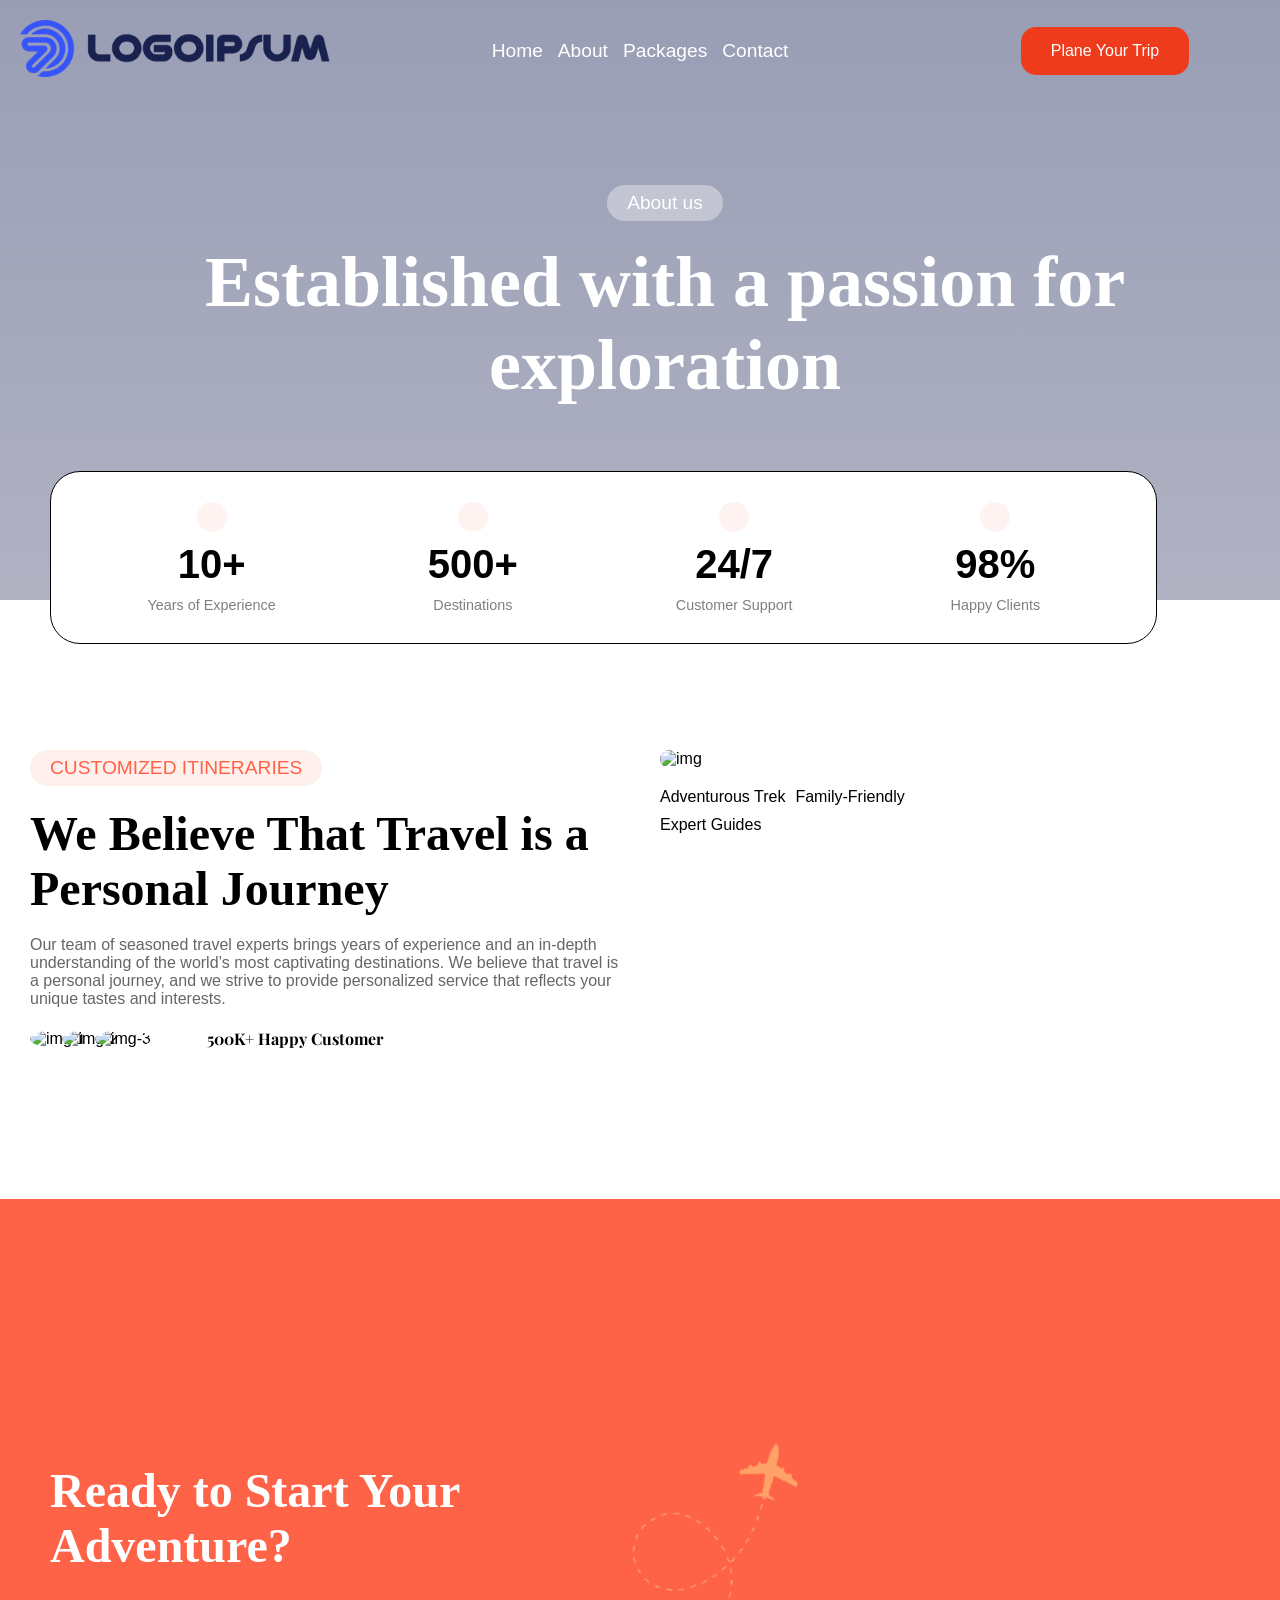
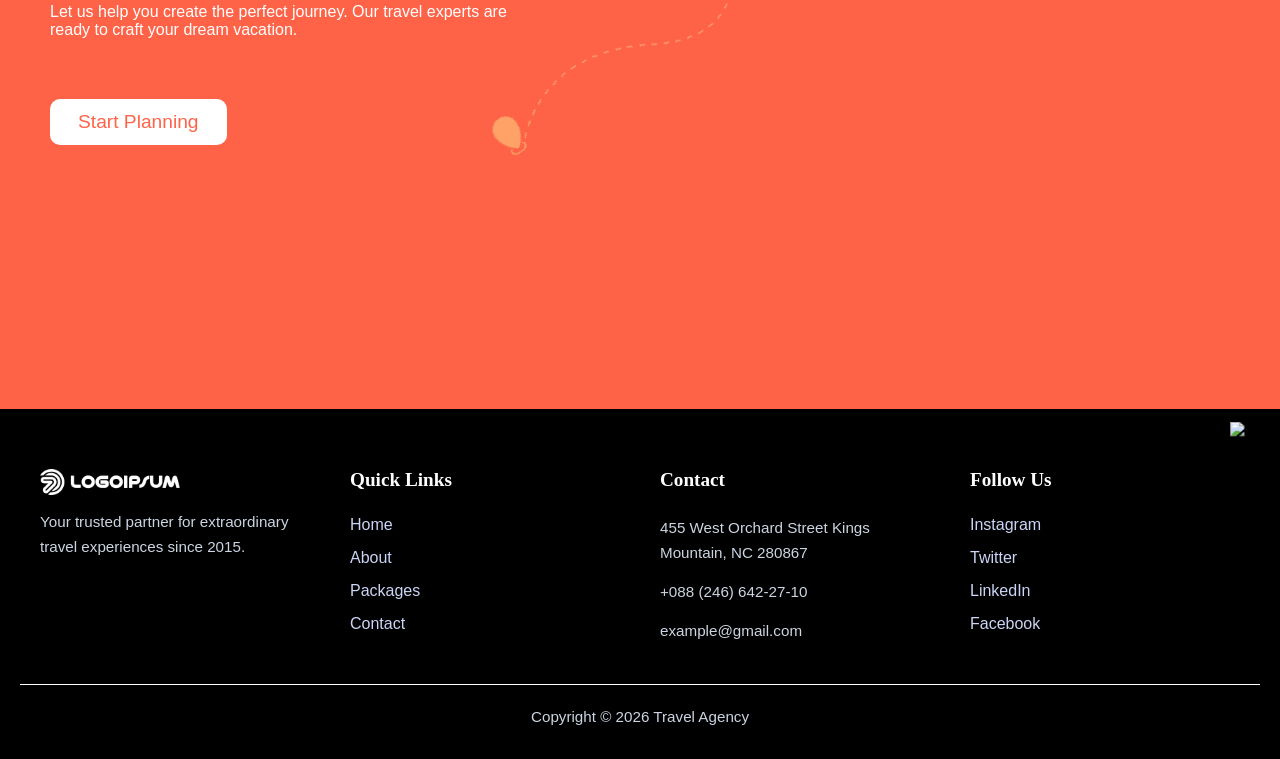
==== about.html @ 2cdf55cb "first commit" ====
<!DOCTYPE html>
<html lang="en">
<head>
    <meta charset="UTF-8">
    <meta name="viewport" content="width=device-width, initial-scale=1.0">
    <title>About | Travel Agency</title>
    <link rel="stylesheet" href="about.css" />
    <link rel="stylesheet" href="media-about.css" />
    <link
      rel="stylesheet"
      href="https://cdnjs.cloudflare.com/ajax/libs/font-awesome/7.0.1/css/all.min.css"
      integrity="sha512-2SwdPD6INVrV/lHTZbO2nodKhrnDdJK9/kg2XD1r9uGqPo1cUbujc+IYdlYdEErWNu69gVcYgdxlmVmzTWnetw=="
      crossorigin="anonymous"
      referrerpolicy="no-referrer"
    />
    <link rel="shortcut icon" href="./assets/fav.png" type="image/x-icon" />
    <link rel="preconnect" href="https://fonts.googleapis.com">
<link rel="preconnect" href="https://fonts.gstatic.com" crossorigin>
<link href="https://fonts.googleapis.com/css2?family=Playfair+Display:ital,wght@0,400..900;1,400..900&display=swap" rel="stylesheet">
</head>
<body>
    <div class="header_div">
      <header>
        <a href="index.html"><img src="./assets/logo.png" alt="logo" /></a>
        <a href="index.html" class="menu-btn"
          ><span><i class="fa-solid fa-bars" style="color: #ffffff"></i></span
        ></a>
        <div>
          <a href="index.html">Home</a>
          <a href="about.html">About</a>
          <a href="packages.html">Packages</a>
          <a href="contact.html">Contact</a>
        </div>
        <a class="my-btn" href="index.html">Plane Your Trip</a>
      </header>
      <div class="hero-content">
    <div>
      <div class="line">About us</div>
      <h2>Established with a passion for exploration</h2>

      <div class="score">
        <div>
          <span><i class="fa-solid fa-user-group" style="color: tomato;"></i></span>
          <div class="bold">10+</div>
          <div>Years of Experience</div>
        </div>

        <div>
          <span><i class="fa-solid fa-earth-americas" style="color: tomato;"></i></span>
          <div class="bold">500+</div>
          <div>Destinations</div>
        </div>

        <div>
          <span><i class="fa-solid fa-headphones" style="color: tomato;"></i></span>
          <div class="bold">24/7</div>
          <div>Customer Support</div>
        </div>

        <div>
          <span><i class="fa-solid fa-users" style="color: tomato;"></i></span>
          <div class="bold">98%</div>
          <div>Happy Clients</div>
        </div>
      </div>
    </div>
    </div>
    </div>

    <div class="article-1">
        <div class="text">
            <div class="title">customized itineraries</div>
            <h2>We Believe That Travel is a Personal Journey</h2>
            <p>Our team of seasoned travel experts brings years of experience and an in-depth understanding of the world’s most captivating destinations. We believe that travel is a personal journey, and we strive to provide personalized service that reflects your unique tastes and interests.</p>
            <div class="reviews">
                <div class="cont">
                    <img src="https://websitedemos.net/travel-agency-04/wp-content/uploads/sites/1521/2025/03/about-journey2.jpg" alt="img-1">
                    <img src="https://websitedemos.net/travel-agency-04/wp-content/uploads/sites/1521/2025/03/about-journey3.jpg" alt="img-2">
                    <img src="https://websitedemos.net/travel-agency-04/wp-content/uploads/sites/1521/2025/03/about-journey4.jpg" alt="img-3">
                </div>
                <div class="text">500K+ Happy Customer</div>
            </div>
        </div>
        <div class="img">
            <img src="https://websitedemos.net/travel-agency-04/wp-content/uploads/sites/1521/2025/03/trek.jpg" alt="img">
            <div>
                <p><i class="fa-regular fa-circle-check" style="color: tomato;"></i> Adventurous Trek</p>
                <p><i class="fa-regular fa-circle-check" style="color: tomato;"></i> Family-Friendly</p>
                <p><i class="fa-regular fa-circle-check" style="color: tomato;"></i> Expert Guides</p>
            </div>
        </div>
    </div>


    <div class="article-6">
      <img src="/assets/flight.png" alt="flight" />
      <div class="text">
        <h2>Ready to Start Your Adventure?</h2>
        <p>
          Let us help you create the perfect journey. Our travel experts are
          ready to craft your dream vacation.
        </p>
        <a href="index.html"
          >Start Planning <i class="fa-regular fa-circle-right"></i
        ></a>
      </div>
      <div class="img">
        <img
          src="https://websitedemos.net/travel-agency-04/wp-content/uploads/sites/1521/2025/03/image-12.png"
          alt="img"
        />
      </div>
    </div>
    <div class="footer">
      <footer>
        <div>
          <img src="/assets/logo.png" alt="logo"></img>
          <p>Your trusted partner for extraordinary travel experiences since 2015.</p>
        </div>
        <div>
          <h2>Quick Links</h2>
          <a href="index.html">Home</a>
          <a href="about.html">About</a>
          <a href="packages.html">Packages</a>
          <a href="contact.html">Contact</a>
        </div>
        <div>
          <h2>Contact</h2>
          <p>455 West Orchard Street Kings Mountain, NC 280867</p>
          <p><i class="fa-solid fa-phone" style="color: tomato;"></i> +088 (246) 642-27-10</p>
          <p><i class="fa-solid fa-envelope" style="color: tomato;"></i> example@gmail.com</p>
        </div>
        <div>
          <h2>Follow Us</h2>
          <a href="#">Instagram</a>
          <a href="#">Twitter</a>
          <a href="#">LinkedIn</a>
          <a href="#">Facebook</a>
        </div>
      </footer>
      <hr />
      <p class="copy-right">Copyright © 2026 Travel Agency</p>
    </div>
</body>
</html>
---- about.css ----
*{
    margin: 0;
    padding: 0;
    box-sizing: border-box;
    font-family: sans-serif;
    text-decoration: none;
}
.my-btn{
    padding: 15px 30px;
    margin: 0 auto;
    white-space: nowrap;
    color: white;
    background-color: rgb(238, 59, 28);
    border-radius: 15px;
    display: flex;
    align-items: center;
    gap: 10px;
}
.my-btn:hover{
    background-color: rgb(251, 98, 71);
}
.menu-btn{
    display: none;
}
.header_div {
    background-image:
        linear-gradient(
            to top,
            rgba(4, 11, 63, 0.313),
            rgba(3, 14, 70, 0.402)
        ),
        url("https://images.unsplash.com/photo-1618083707368-b3823daa2726?w=600&auto=format&fit=crop&q=60&ixlib=rb-4.1.0&ixid=M3wxMjA3fDB8MHxzZWFyY2h8MTR8fGFkdmVudHVyZXxlbnwwfHwwfHx8MA%3D%3D");

    background-size: cover;
    background-position: center;
    background-repeat: no-repeat;
    max-height: 110vh;
    display: grid;
    grid-template-rows: auto 1fr;
}
.header_div>header{
    display: grid;
    grid-template-columns: 1fr 2fr 1fr;
    padding: 20px;
    align-items: center;
}
.header_div>header>a>img{
    width: 100%;
}
.header_div>header>div{
    display: flex;
    justify-content: center;
    gap: 15px;
    flex-wrap: wrap;
}
.header_div>header>div>a{
    color: white;
    font-size: 1.2rem;
    font-weight: 500;
}
.header_div>.hero-content{
    display: grid;
    grid-template-columns:1fr;
    height: 100%;
    padding: 4rem 0 0 50px;
    text-align: center;
    box-sizing: border-box;
}
.header_div>.hero-content>div>.line{
    padding: 7px 20px;
    border-radius: 20px;
    background: rgba(255, 255, 255, 0.356);
    display: inline-block;
    color: white;
    font-size: 1.2rem;
    margin: 20px 0;
}
.header_div>.hero-content>div>h2{
    color: white;
    font-size: 4.5rem;
    font-family: 'Times New Roman', Times, serif;
    margin: 0 0 20px 0;
}
.header_div>.hero-content>div>.score{
    width: 90%;
    background-color: white;
    border-radius: 30px;
    position: relative;
    top: 10%;
    display: grid;
    grid-template-columns: 1fr 1fr 1fr 1fr;
    padding: 30px;
    border: 1px solid black;
}
.header_div>.hero-content>div>.score>div{
    display: flex;
    flex-direction: column;
    justify-content: center;
    align-items: center;
    gap: 10px;
}
.header_div>.hero-content>div>.score>div>span{
    background-color: rgba(255, 99, 71, 0.073);
    display: inline-block;
    padding: 15px;
    border-radius: 15px;
}
.header_div>.hero-content>div>.score>div>span>i{
    font-size: 1.8rem;
}
.header_div>.hero-content>div>.score>div>div{
    font-size: 0.9rem;
    color: rgba(0, 0, 0, 0.502);
}
.header_div>.hero-content>div>.score>div>.bold{
    font-size: 2.5rem;
    font-weight: 700;
    color: black;
}

.article-1{
    display: flex;
    justify-content: space-between;
    padding: 150px 30px 50px;
    gap: 40px;
}
.article-1>.text{
    display: flex;
    flex-direction: column;
    justify-content: space-evenly;
    align-items: start;
    width: 100%;
}
.article-1>.text>.title{
    padding: 7px 20px;
    border-radius: 20px;
    background: rgba(255, 99, 71, 0.096);
    display: inline-block;
    color: tomato;
    font-size: 1.2rem;
    text-transform: uppercase;
    margin-bottom: 20px;
}
.article-1>.text>h2{
    font-size: 3rem;
    font-family: 'Times New Roman', Times, serif;
    margin: 0 0 20px 0;
}
.article-1>.text>p{
    margin: 0 0 20px 0;
    color: rgba(0, 0, 0, 0.605);
}
.article-1>.text>.reviews{
    display: flex;
    align-items: center;
    justify-content: space-between;
    white-space: nowrap;
}
.article-1>.text>.reviews>.cont>img{
    border-radius: 50%;
}
.article-1>.text>.reviews>.cont>img[alt^="img-2"]{
    transform: translateX(-50%);
}
.article-1>.text>.reviews>.cont>img[alt^="img-3"]{
    transform: translateX(-100%);
}
.article-1>.text>.reviews>.text{
    font-weight: bold;
    font-family: 'Playfair Display', serif;
}
.article-1>.img{
    display: flex;
    flex-direction: column;
    justify-content: flex-start;
    align-items: start;
    gap: 20px;
    width: 100%;
    height: 100%;
}
.article-1>.img>img{
    border-radius: 40px;
    width: 100%;
    height: 90%;
    object-fit: cover;
}
.article-1>.img>div{
    display: grid;
    grid-template-columns: 1fr 1fr;
    grid-template-rows: 1fr 1fr;
    gap: 10px;
}













.article-6{
    display:grid;
    grid-template-columns: 1fr 1fr;
    padding: 0 50px;
    position:relative;
    height:90vh;
    background: tomato;
    gap:200px;
    margin:100px 0 0 ;
}
.article-6>img[alt^="flight"]{
    position:absolute;
    left:50%;
    top:50%;
    transform:translate(-50%,-50%) rotate(-35deg) scale(1.3);
    filter: brightness(0) saturate(100%) invert(67%) sepia(52%) saturate(567%) hue-rotate(330deg) brightness(101%) contrast(99%);
}
.article-6>.img{
    position:relative;
    display:flex;
    justify-content: flex-end;
    right: -40px;
}
.article-6>.img>img[alt^="img"]{
    position:absolute;
    bottom:-30px;
    right: 0;
    transform: scale(0.9);
}
.article-6>.text{
    display:flex;
    flex-direction: column;
    justify-content: center;
    gap: 30px;
    align-items: start;
    color: white;
}
.article-6>.text>h2{
    font-size: 3rem;
    font-family: serif;
}
.article-6>.text>a{
    background: white;
    border-radius: 10px;
    padding: 12px 28px;
    color: tomato;
    font-size: 1.2rem;
    margin-top: 30px;
}

.footer{
    background: #000000;
    color: #e5e7eb;
    padding: 60px 20px 30px;
    font-family: system-ui, sans-serif;
}

.footer footer{
    max-width: 1200px;
    margin: auto;
    display: grid;
    grid-template-columns: repeat(4, 1fr);
    gap: 40px;
}

.footer footer > div{
    display: flex;
    flex-direction: column;
    gap: 15px;
}

.footer img{
    width: 140px;
    filter: brightness(0) invert(1);
}

.footer h2{
    color: white;
    font-family: 'Times New Roman', Times, serif;
    font-size: 1.2rem;
    margin-bottom: 10px;
}

.footer a{
    text-decoration: none;
    color: #cbd5f5;
    transition: 0.3s;
}

.footer a:hover{
    color: tomato;
}

.footer p{
    font-size: 0.95rem;
    line-height: 1.6;
    color: #cbd5e1;
}

.footer hr{
    margin: 40px 0 20px;
    border: none;
    height: 1px;
    background: rgba(255, 255, 255);
}

.copy-right{
    text-align: center;
    font-size: 0.9rem;
    color: #94a3b8;
}
---- media-about.css ----
@media (max-width:1024px){
    .header_div>.hero-content>div>.line{
        padding: 7px 15px;
        font-size: 1rem;
    }
    .header_div>.hero-content>div>h2{
        font-size: 3rem ;
    }
}
@media (max-width:750px) {
    .my-btn{
        font-size: 0.8rem;
        padding: 12px 20px;
    }
    .header_div>header{
        grid-template-columns: 1fr 1fr;
        grid-template-rows: 1fr 1fr;
    }
    .header_div>header>a{
        order: 0;
        text-align: center;
    }
    .header_div>header>a>img{
        width: 70%;
    }
    .header_div>header>div{
        order: 2;
        grid-column: span 2;
    }
    .header_div>.hero-content>div>h2{
        font-size: 2rem ;
    }

    .header_div>.hero-content>div>.score>div>span{
        background-color: rgba(255, 99, 71, 0.073);
        display: inline-block;
        padding: 10px;
        border-radius: 10px;
    }
    .header_div>.hero-content>div>.score>div>span>i{
        font-size: 1.3rem;
    }
    .header_div>.hero-content>div>.score>div>div{
        font-size: 0.7rem;
        color: rgba(0, 0, 0, 0.502);
    }
    .header_div>.hero-content>div>.score>div>.bold{
        font-size: 2rem;
        font-weight: 700;
        color: black;
    }
    .article-1>.text>.title{
        font-size: 1rem;
    }
    .article-1>.text>h2{
        font-size: 2rem;
    }
    .article-1>.text>p{
        font-size: 0.9rem;
    }


    .article-6{
        grid-template-columns: 1fr;
        grid-template-rows: 1fr 1fr;
        position:relative;
        height:180vh;
    }
    .article-6>.img{
        transform: scale(0.8) !important;
        bottom: -40px;
    }
    .footer footer{
        grid-template-columns: repeat(2, 1fr);
        gap: 50px;
    }
}
@media (max-width:650px) {
    .article-6{
        overflow: hidden;
    }
    .article-6>img[alt^="flight"]{
        transform:translate(-50%,-50%) rotate(-35deg) scale(1);
    }
}
@media (max-width:600px){
    .header_div>.hero-content>div>.score{
        grid-template-columns: 1fr 1fr;
        grid-template-rows: 1fr 1fr;
        gap: 20px;
    }
    .article-1>.text{
        width: 50%;
    }
    .article-1>.img>img{
        border-radius: 30px;
    }
    .article-1>.img>div{
        display: grid;
        grid-template-columns: 1fr;
        grid-template-rows: 1fr 1fr 1fr;
        gap: 10px;
    }
}
@media (max-width:450px) {
    .footer footer{
        grid-template-columns: 1fr;
        text-align: center;
    }
    .footer footer > div{
        align-items: center;
    }
}
@media (max-width:400px) {
    .header_div{
        padding-bottom: 50px;
    }
    .header_div>header{
        grid-template-columns: 1fr 1fr;
        grid-template-rows: 1fr;
    }
    .header_div>header>div{
        display: none;
    }
    .header_div>header>a>img{
        width: 90%;
    }
    .header_div>header>.my-btn{
        display: none;
    }
    .header_div>header>.menu-btn{
        display: flex;
        justify-content: flex-end;
        align-items: center;
    }
    .header_div>header>.menu-btn>span{
        cursor: pointer;
        background-color: tomato;
        padding: 10px 10px;
        border-radius: 5px;
    }
    .header_div>.hero-content>div>.score{
        display: none;
    }
    .article-1>.text{
        width: 40%;
    }
    .article-1>.text>.title{
        font-size: 0.7rem;
    }
    .article-1>.text>h2{
        font-size: 1rem;
    }
    .article-1>.text>p{
        font-size: 0.5rem;
    }
}
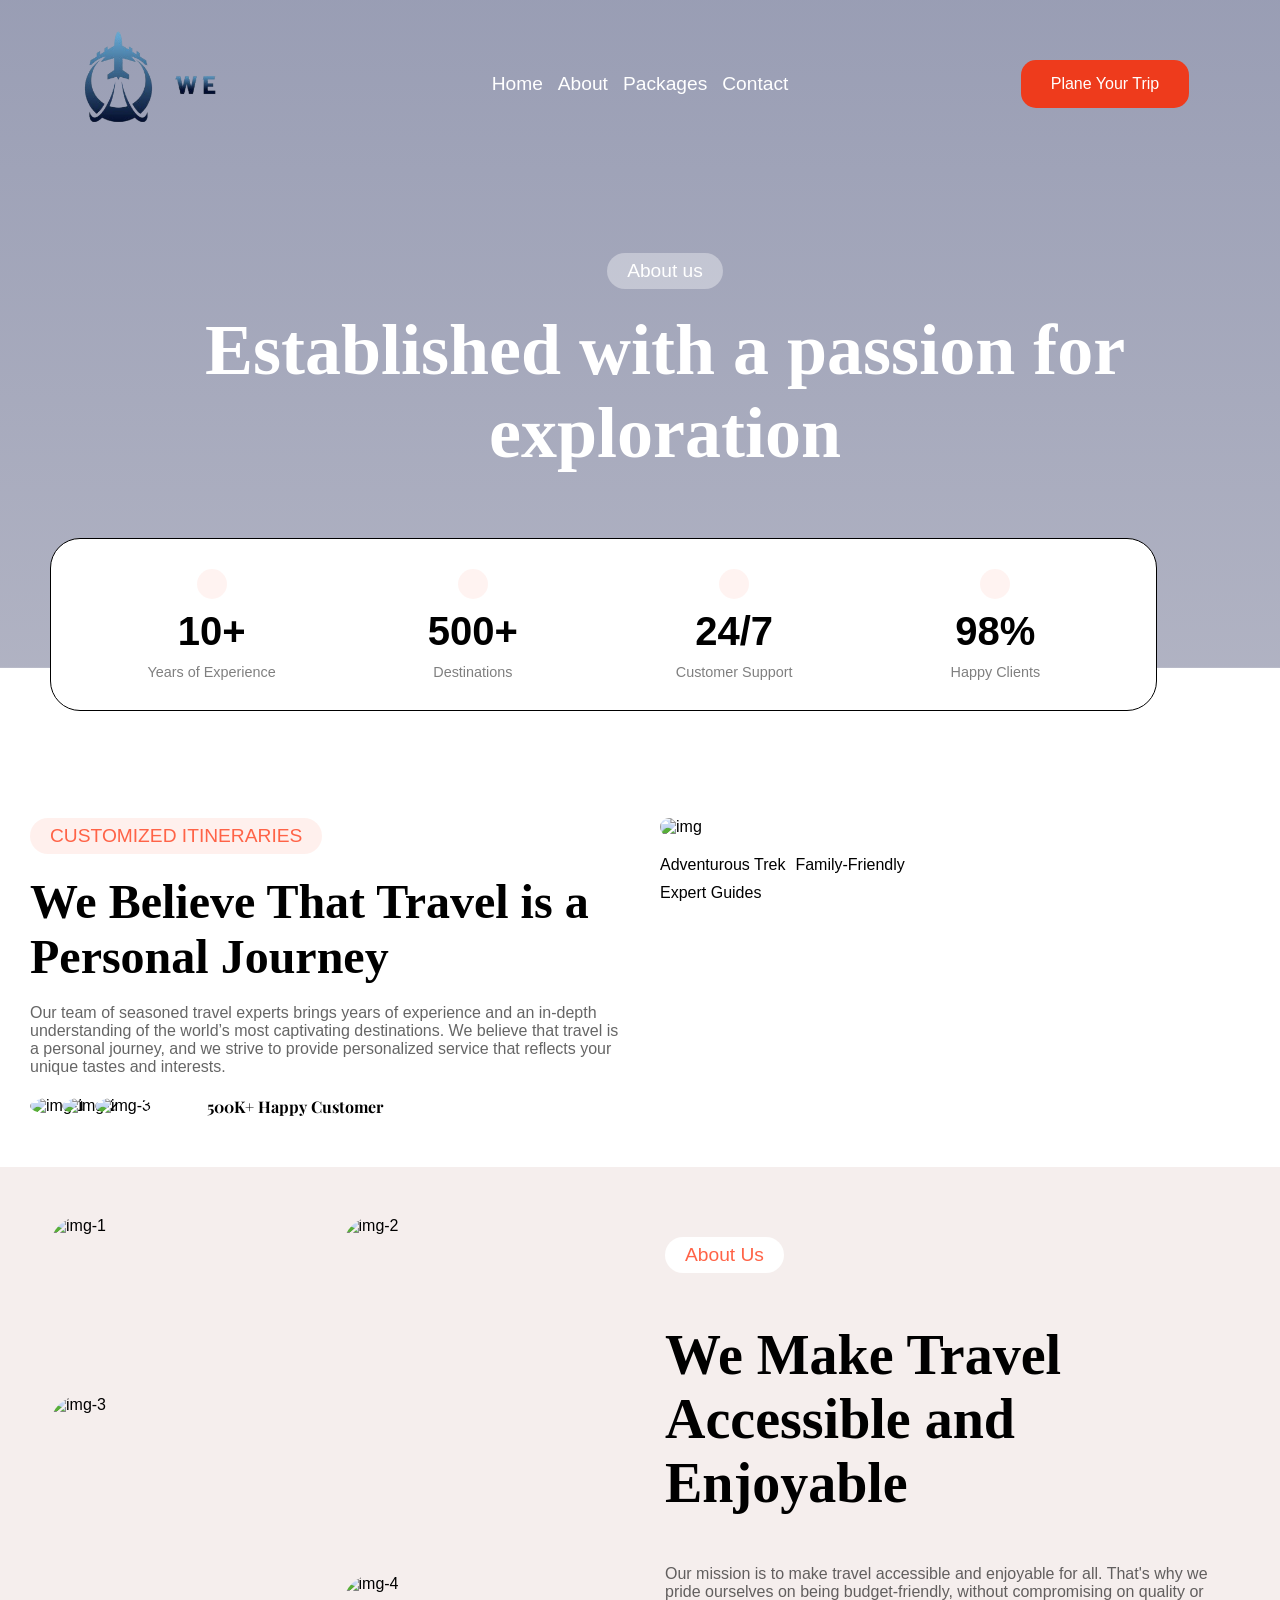
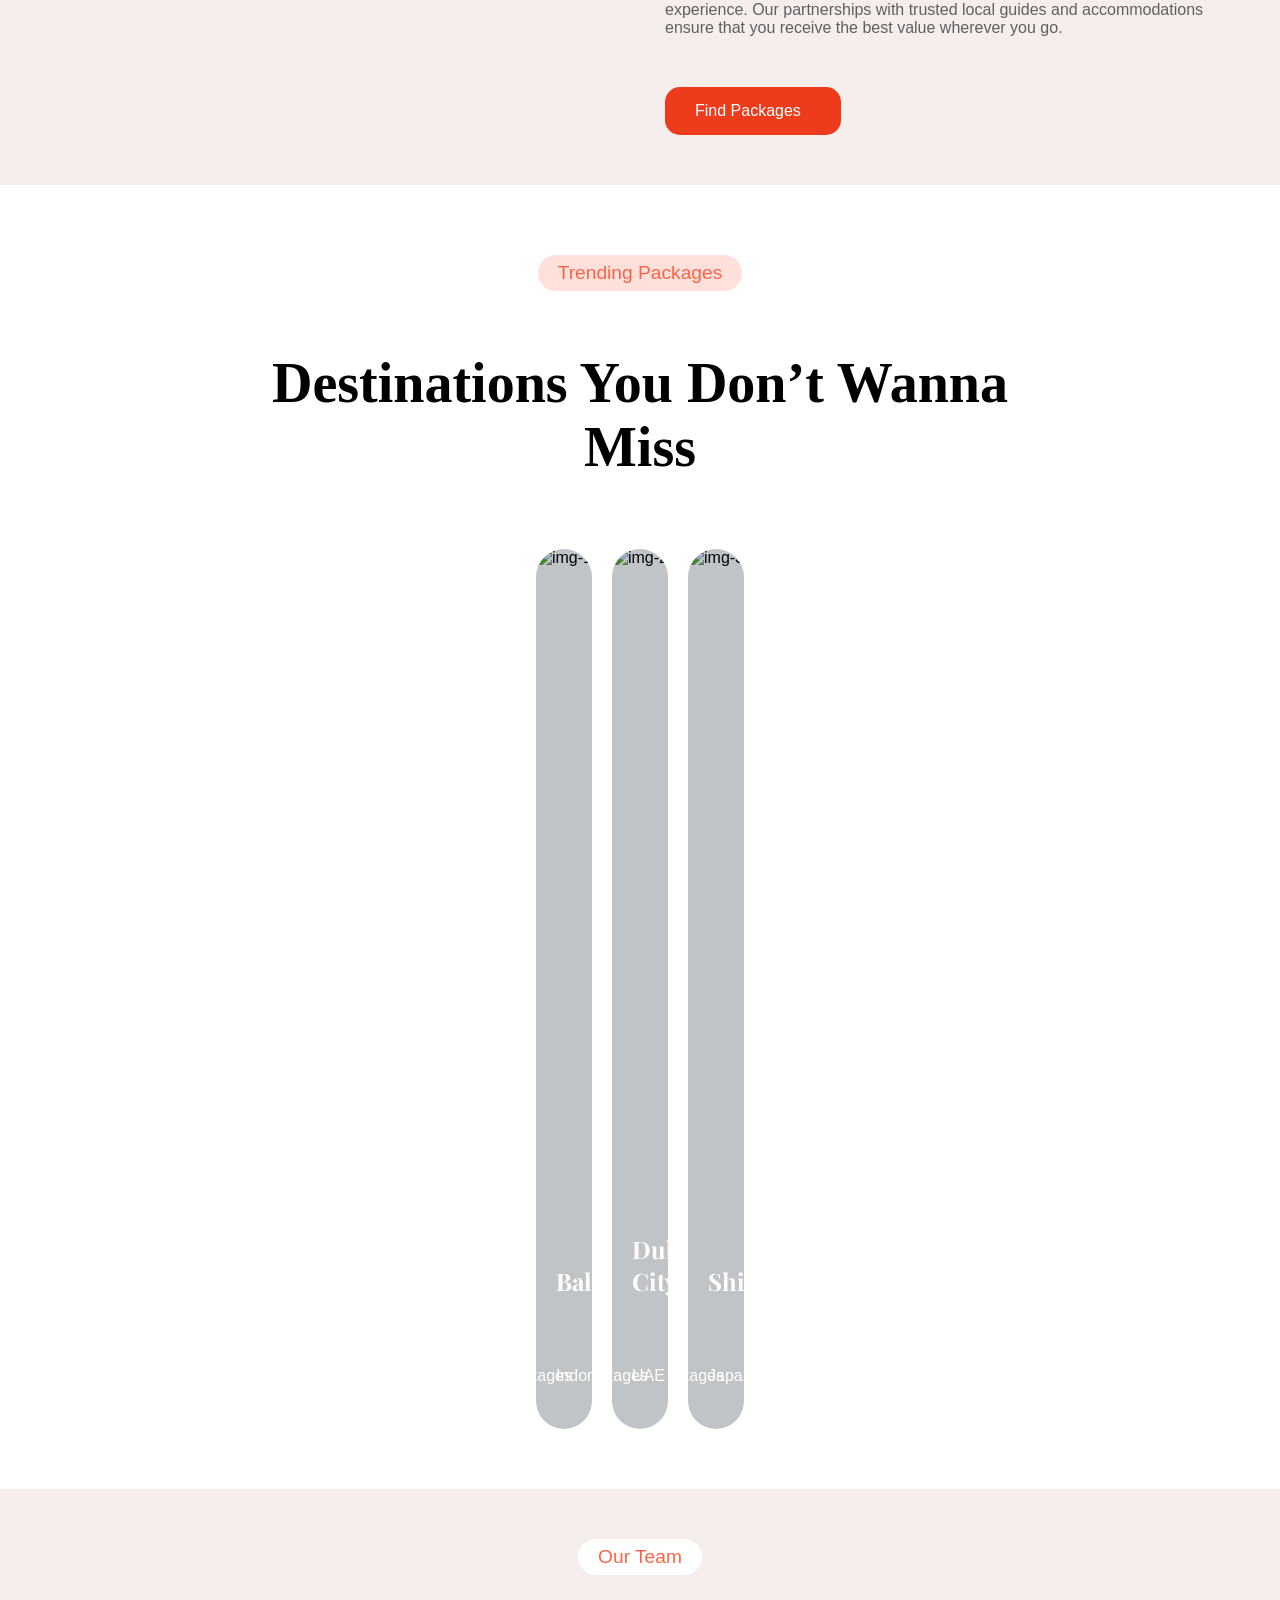
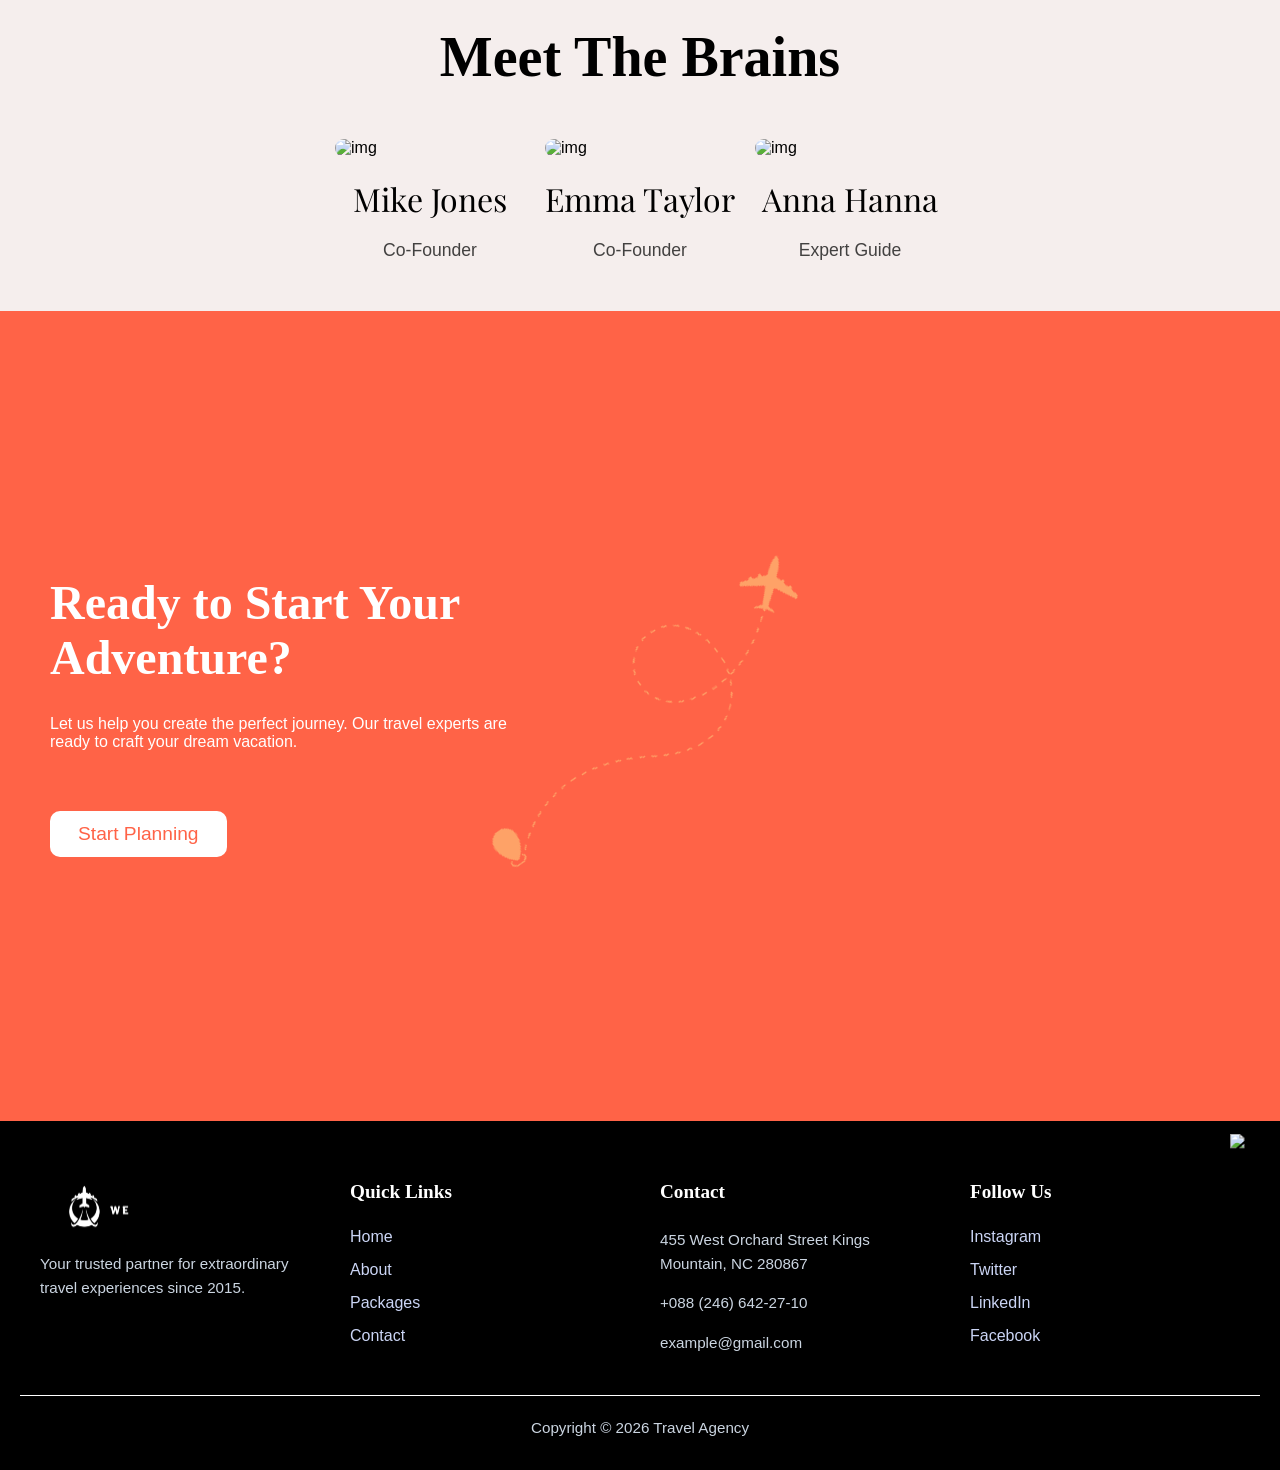
==== commit c6822685: "Complete" ====
--- a/about.html
+++ b/about.html
@@ -22,7 +22,7 @@
     <div class="header_div">
       <header>
         <a href="index.html"><img src="./assets/logo.png" alt="logo" /></a>
-        <a href="index.html" class="menu-btn"
+        <a href="#"  class="menu-btn"
           ><span><i class="fa-solid fa-bars" style="color: #ffffff"></i></span
         ></a>
         <div>
@@ -31,7 +31,7 @@
           <a href="packages.html">Packages</a>
           <a href="contact.html">Contact</a>
         </div>
-        <a class="my-btn" href="index.html">Plane Your Trip</a>
+        <a class="my-btn" href="#" >Plane Your Trip</a>
       </header>
       <div class="hero-content">
     <div>
@@ -91,16 +91,76 @@
         </div>
     </div>
 
-
-    <div class="article-6">
-      <img src="/assets/flight.png" alt="flight" />
+    <div class="article-2">
+      <div class="images">
+        <img src="https://websitedemos.net/travel-agency-04/wp-content/uploads/sites/1521/2025/03/about-us11.jpg" alt="img-1">
+        <img src="https://websitedemos.net/travel-agency-04/wp-content/uploads/sites/1521/2025/03/about-us13.jpg" alt="img-2">
+        <img src="https://websitedemos.net/travel-agency-04/wp-content/uploads/sites/1521/2025/03/about-us12.jpg" alt="img-3">
+        <img src="https://websitedemos.net/travel-agency-04/wp-content/uploads/sites/1521/2025/03/about-us14.jpg" alt="img-4">
+      </div>
+      <div class="content">
+        <div class="title">About Us</div>
+        <h2>We Make Travel Accessible and Enjoyable</h2>
+        <p>Our mission is to make travel accessible and enjoyable for all. That's why we pride ourselves on being budget-friendly, without compromising on quality or experience. Our partnerships with trusted local guides and accommodations ensure that you receive the best value wherever you go.</p>
+        <a href="packages.html" class="my-btn">Find Packages <i class="fa-regular fa-circle-right"></i></a>
+      </div>
+    </div>
+    <div class="article-3">
+      <div class="title">Trending Packages</div>
+      <h2>Destinations You Don’t Wanna Miss</h2>
+      <div class="container">
+        <div class="child-div">
+          <img src="https://websitedemos.net/travel-agency-04/wp-content/uploads/sites/1521/2025/03/about-destination-11.jpg" alt="img-1">
+          <h3>Bali</h3>
+          <div class="country">Indonesia</div>
+          <div class="price">3 Packages</div>
+        </div>
+        <div class="child-div">
+          <img src="https://websitedemos.net/travel-agency-04/wp-content/uploads/sites/1521/2025/03/about-destination-12.jpg" alt="img-2">
+          <h3>Dubai City</h3>
+          <div class="country">UAE</div>
+          <div class="price">2 Packages</div>
+        </div>
+        <div class="child-div">
+          <img src="https://websitedemos.net/travel-agency-04/wp-content/uploads/sites/1521/2025/03/about-destination-13.jpg" alt="img-3">
+          <h3>Shizuoka</h3>
+          <div class="country">Japan</div>
+          <div class="price">7 Packages</div>
+        </div>
+      </div>
+    </div>
+    <div class="article-4">
+      <div class="title">Our Team</div>
+      <h2>Meet The Brains</h2>
+      <div class="container">
+        <div>
+          <img src="https://websitedemos.net/travel-agency-04/wp-content/uploads/sites/1521/2025/03/image11.jpg" alt="img">
+          <span class="name">Mike Jones</span>
+          <span class="role">Co-Founder</span>
+        </div>
+        <div>
+          <img src="https://websitedemos.net/travel-agency-04/wp-content/uploads/sites/1521/2025/03/team12.jpg" alt="img">
+          <span class="name">Emma Taylor</span>
+          <span class="role">Co-Founder</span>
+        </div>
+        <div>
+          <img src="https://websitedemos.net/travel-agency-04/wp-content/uploads/sites/1521/2025/03/team13.jpg" alt="img">
+          <span class="name">Anna Hanna</span>
+          <span class="role">Expert Guide</span>
+        </div>
+      </div>
+    </div>
+
+
+    <div class="article-5">
+      <img src="./assets/flight.png" alt="flight" />
       <div class="text">
         <h2>Ready to Start Your Adventure?</h2>
         <p>
           Let us help you create the perfect journey. Our travel experts are
           ready to craft your dream vacation.
         </p>
-        <a href="index.html"
+        <a href="#" 
           >Start Planning <i class="fa-regular fa-circle-right"></i
         ></a>
       </div>
@@ -114,7 +174,7 @@
     <div class="footer">
       <footer>
         <div>
-          <img src="/assets/logo.png" alt="logo"></img>
+          <img src="./assets/logo.png" alt="logo"></img>
           <p>Your trusted partner for extraordinary travel experiences since 2015.</p>
         </div>
         <div>
--- a/about.css
+++ b/about.css
@@ -118,6 +118,8 @@
     color: black;
 }
 
+
+
 .article-1{
     display: flex;
     justify-content: space-between;
@@ -194,16 +196,193 @@
 
 
 
-
-
-
-
-
-
-
-
-
-.article-6{
+.article-2{
+    display: flex;
+    justify-content: space-between;
+    gap: 50px;
+    padding: 50px;
+    background-color: rgb(245, 238, 237);
+}
+.article-2>div{
+    width: 50%;
+}
+.article-2>.images{
+    display: grid;
+    grid-template-columns: 1fr 1fr;
+    grid-template-rows: 1fr 1fr 1fr;
+    gap: 20px;
+}
+.article-2>.images>img{
+    width: 100%;
+    border-radius: 30px;
+    height: 100%;
+    object-fit: cover;
+}
+.article-2>.images>[alt^="img-2"],.article-2>.images>[alt^="img-3"]{
+    grid-row: span 2;
+}
+.article-2>.content{
+    display: flex;
+    justify-content: start;
+    align-items: start;
+    gap: 30px;
+    flex-direction: column;
+}
+.article-2>.content>.title{
+    padding: 7px 20px;
+    border-radius: 20px;
+    background: white;
+    display: inline-block;
+    color: tomato;
+    font-size: 1.2rem;
+    margin: 20px 0;
+}
+.article-2>.content>h2{
+    font-size: 3.5rem;
+    font-family: 'Times New Roman', Times, serif;
+    margin: 0 0 20px 0;
+}
+.article-2>.content>p{
+    margin: 0 0 20px 0;
+    color: rgba(0, 0, 0, 0.605);
+}
+.article-2>.content>.my-btn{
+    margin: 0;
+}
+
+
+
+.article-3{
+    display: flex;
+    flex-direction: column;
+    align-items: center;
+    justify-content: center;
+    gap: 40px;
+    padding: 50px 10px;
+}
+.article-3>.title{
+    padding: 7px 20px;
+    border-radius: 20px;
+    background: rgba(255, 99, 71, 0.199);
+    display: inline-block;
+    color: tomato;
+    font-size: 1.2rem;
+    margin: 20px 0;
+}
+.article-3>h2{
+    font-size: 3.5rem;
+    font-family: 'Times New Roman', Times, serif;
+    margin: 0 0 20px 0;
+    width: 60%;
+    text-align: center;
+}
+.article-3>.container{
+    display: grid;
+    padding: 10px;
+    gap: 20px;
+    grid-template-columns: 1fr 1fr 1fr;
+    grid-template-rows: 1fr;
+    height: 100vh;
+}
+.article-3>.container>.child-div{
+    border-radius: 50px;
+    overflow: hidden;
+    position: relative;
+}
+.article-3>.container>.child-div::before{
+    content: "";
+    position: absolute;
+    top: 0;
+    left: 0;
+    width: 100%;
+    height: 100%;
+    background: #0012193f;
+}
+.article-3>.container>.child-div>img{
+    width: 100%;
+    object-fit: cover;
+    height: 100%;
+}
+.article-3>.container>.child-div>h3{
+    position: absolute;
+    bottom: 15%;
+    left: 20px;
+    font-family: 'Playfair Display', serif;
+    color: white;
+    font-size: 1.5rem;
+}
+.article-3>.container>.child-div>.country{
+    position: absolute;
+    bottom: 5%;
+    left: 20px;
+    color: white;
+}
+.article-3>.container>.child-div>.price{
+    position: absolute;
+    bottom: 5%;
+    right: 20px;
+    color: white;
+}
+
+.article-4{
+    background-color: rgb(245, 238, 237);
+    display: flex;
+    justify-content: center;
+    align-items: center;
+    gap: 50px;
+    padding: 50px;
+    flex-direction: column;
+}
+.article-4>.title{
+    padding: 7px 20px;
+    border-radius: 20px;
+    background: white;
+    display: inline-block;
+    color: tomato;
+    font-size: 1.2rem;
+}
+.article-4>h2{
+    font-size: 3.5rem;
+    font-family: 'Times New Roman', Times, serif;
+}
+.article-4>.container{
+    display: grid;
+    grid-template-columns: 1fr 1fr 1fr;
+    grid-template-rows: 1fr;
+    gap: 20px;
+}
+.article-4>.container>div{
+    display: flex;
+    width: 100%;
+    flex-direction: column;
+    justify-content: center;
+    align-items: center;
+    gap: 20px;
+    height: 100%;
+}
+.article-4>.container>div>img{
+    border-radius: 50px;
+    width: 100%;
+}
+.article-4>.container>div>.name{
+    font-size: 2rem;
+    font-family: 'Playfair Display', serif;
+}
+.article-4>.container>div>.role{
+    font-size: 1.1rem;
+    color: rgba(0, 0, 0, 0.728);
+}
+
+
+
+
+
+
+
+
+
+
+.article-5{
     display:grid;
     grid-template-columns: 1fr 1fr;
     padding: 0 50px;
@@ -211,28 +390,27 @@
     height:90vh;
     background: tomato;
     gap:200px;
-    margin:100px 0 0 ;
-}
-.article-6>img[alt^="flight"]{
+}
+.article-5>img[alt^="flight"]{
     position:absolute;
     left:50%;
     top:50%;
     transform:translate(-50%,-50%) rotate(-35deg) scale(1.3);
     filter: brightness(0) saturate(100%) invert(67%) sepia(52%) saturate(567%) hue-rotate(330deg) brightness(101%) contrast(99%);
 }
-.article-6>.img{
+.article-5>.img{
     position:relative;
     display:flex;
     justify-content: flex-end;
     right: -40px;
 }
-.article-6>.img>img[alt^="img"]{
+.article-5>.img>img[alt^="img"]{
     position:absolute;
     bottom:-30px;
     right: 0;
     transform: scale(0.9);
 }
-.article-6>.text{
+.article-5>.text{
     display:flex;
     flex-direction: column;
     justify-content: center;
@@ -240,11 +418,11 @@
     align-items: start;
     color: white;
 }
-.article-6>.text>h2{
+.article-5>.text>h2{
     font-size: 3rem;
     font-family: serif;
 }
-.article-6>.text>a{
+.article-5>.text>a{
     background: white;
     border-radius: 10px;
     padding: 12px 28px;
--- a/media-about.css
+++ b/media-about.css
@@ -5,6 +5,22 @@
     }
     .header_div>.hero-content>div>h2{
         font-size: 3rem ;
+    }
+    .article-2{
+        gap: 30px;
+        padding: 50px 30px;
+    }
+    .article-2>div{
+        width: 40%;
+    }
+    .article-2>.images{
+        width: 60%;
+    }
+    .article-2>.content>.title{
+        font-size: 1rem;
+    }
+    .article-2>.content>h2{
+        font-size: 3rem;
     }
 }
 @media (max-width:750px) {
@@ -59,14 +75,52 @@
         font-size: 0.9rem;
     }
 
-
-    .article-6{
+    .article-2{
+        gap: 30px;
+        padding: 50px 30px;
+        flex-direction: column;
+        align-items: center;
+    }
+    .article-2>div{
+        width: 100%;
+    }
+    .article-2>.images{
+        width: 100%;
+    }
+    .article-2>.images>img{
+        width: 100%;
+    }
+
+    .article-3>.container{
+        grid-template-columns: 1fr 1fr ;
+        grid-template-rows: 1fr 1fr;
+        height: 200vh;
+    }
+    .article-3>.container>:last-child{
+        grid-column: span 2;
+        width: 60%;
+        margin: 0 auto;
+    }
+
+    .article-4>.container{
+        grid-template-columns: 1fr 1fr;
+        grid-template-rows: 1fr 1fr;
+        height: 200%;
+    }
+    .article-4>.container>:last-child{
+        grid-column: span 2;
+        width: 60%;
+        margin: 0 auto;
+    }
+
+
+    .article-5{
         grid-template-columns: 1fr;
         grid-template-rows: 1fr 1fr;
         position:relative;
         height:180vh;
     }
-    .article-6>.img{
+    .article-5>.img{
         transform: scale(0.8) !important;
         bottom: -40px;
     }
@@ -76,10 +130,10 @@
     }
 }
 @media (max-width:650px) {
-    .article-6{
+    .article-5{
         overflow: hidden;
     }
-    .article-6>img[alt^="flight"]{
+    .article-5>img[alt^="flight"]{
         transform:translate(-50%,-50%) rotate(-35deg) scale(1);
     }
 }
@@ -103,6 +157,45 @@
     }
 }
 @media (max-width:450px) {
+    .article-3>.title{
+        font-size: 1rem;
+    }
+    .article-3>h2{
+        font-size: 2rem;
+        width: 100%;
+    }
+    .article-3>.container{
+        grid-template-columns: 1fr ;
+        grid-template-rows: 1fr 1fr 1fr;
+        height: 300vh;
+        width: 100%;
+    }
+    .article-3>.container>:last-child{
+        grid-column: span 1;
+        width: 100%;
+    }
+    .article-3>.container>.child-div{
+        width: 100%;
+    }
+
+    .article-4>.title{
+        font-size: 1rem;
+    }
+    .article-4>h2{
+        font-size: 2rem;
+    }
+
+    .article-4>.container{
+        grid-template-columns: 1fr;
+        grid-template-rows: 1fr 1fr 1fr;
+        height: 300%;
+    }
+    .article-4>.container>:last-child{
+        grid-column: span 1;
+        width: 100%;
+    }
+
+
     .footer footer{
         grid-template-columns: 1fr;
         text-align: center;
